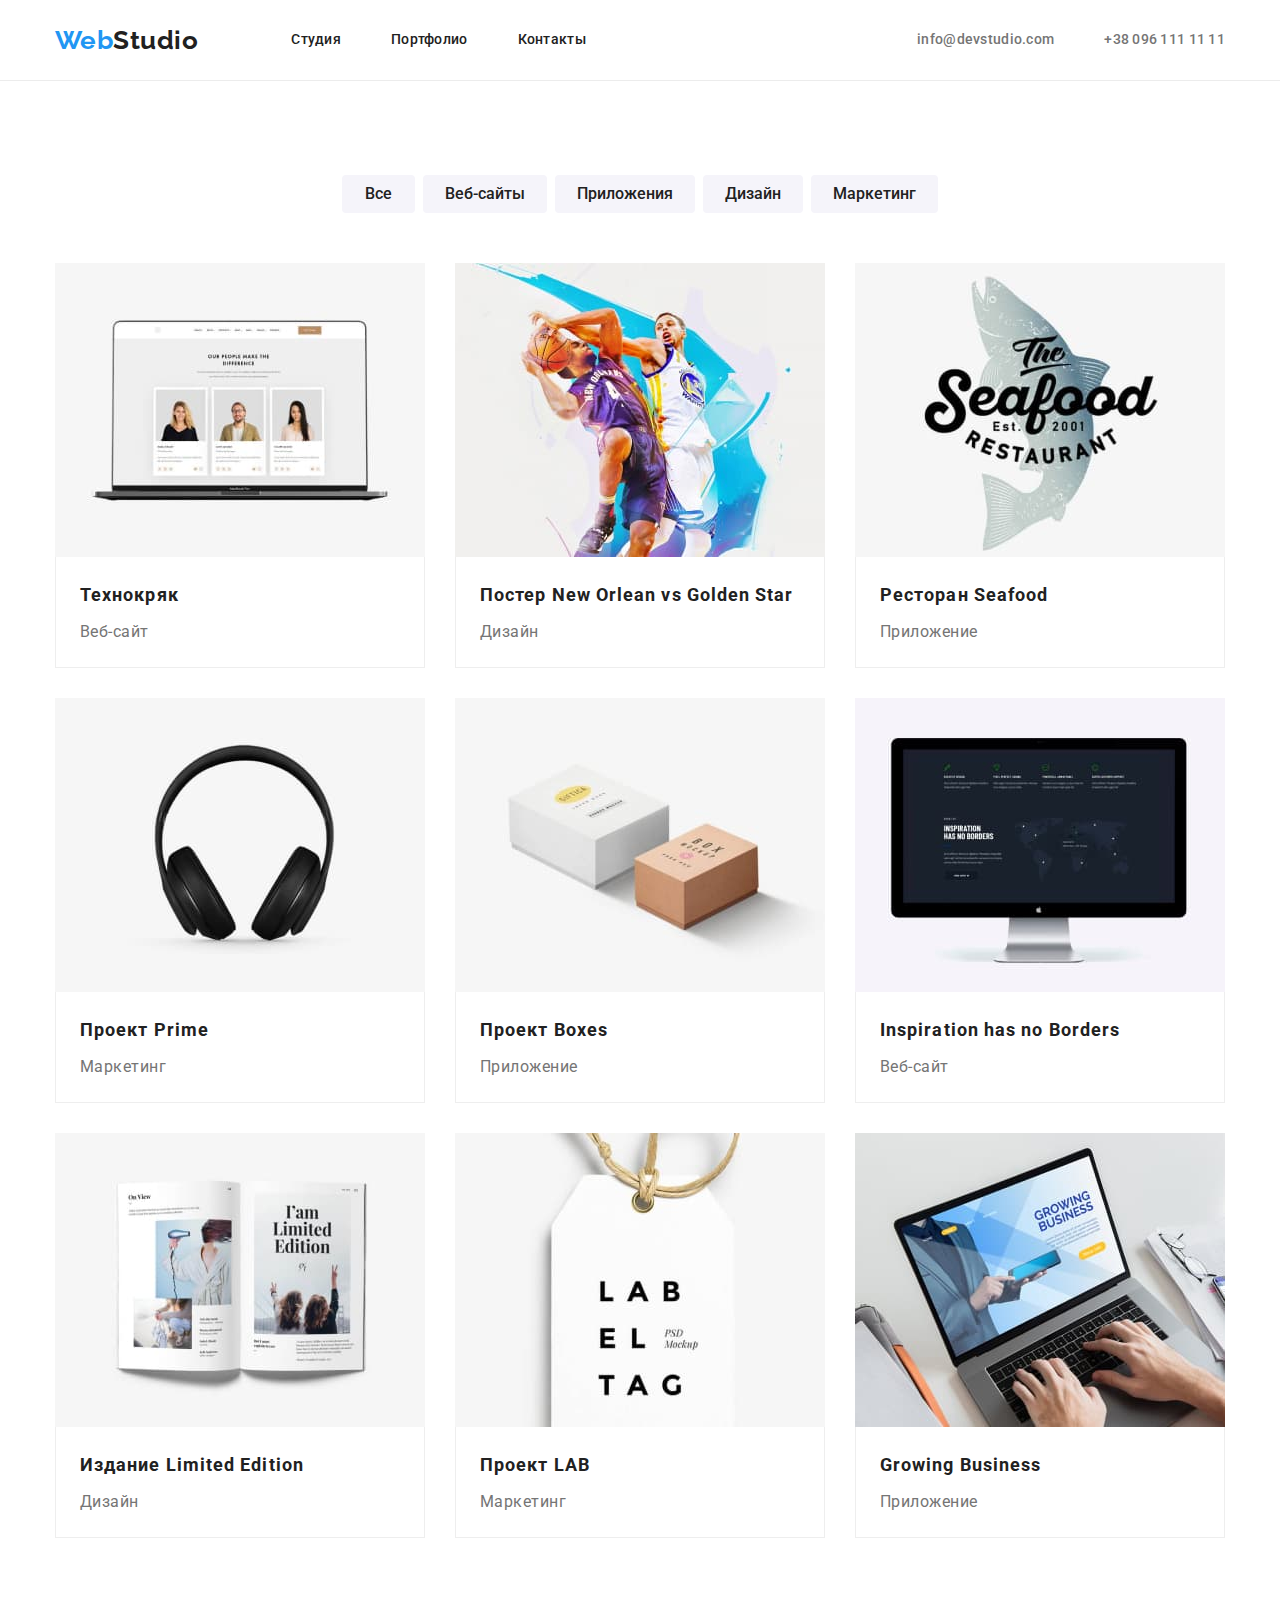
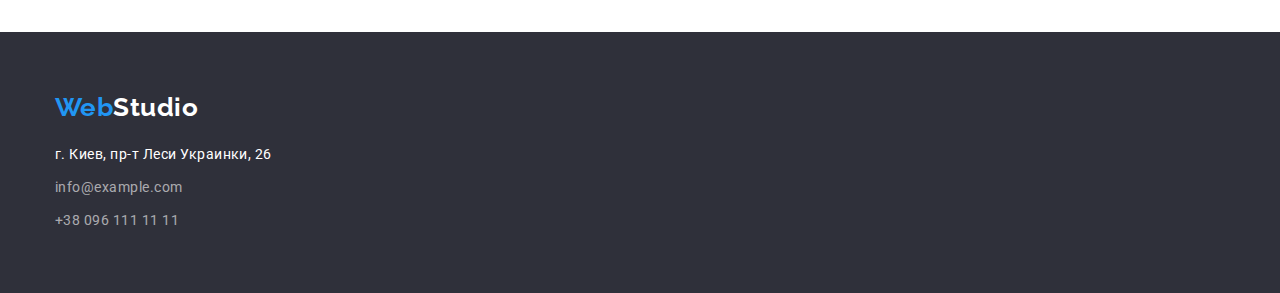
==== portfolio.html @ 45606714 "hw-04" ====
<!DOCTYPE html>
<html lang="ru">
    <head>
        <meta charset="UTF-8" />
        <meta name="viewport" content="width=device-width, initial-scale=1.0" />
        <title>Document</title>
        <link rel="preconnect" href="https://fonts.googleapis.com">
        <link rel="preconnect" href="https://fonts.gstatic.com" crossorigin>
        <link href="https://fonts.googleapis.com/css2?family=Raleway:wght@700&family=Roboto:wght@400;500;700;900&display=swap" 
        rel="stylesheet">
        <link rel="stylesheet" href="https://cdnjs.cloudflare.com/ajax/libs/modern-normalize/1.1.0/modern-normalize.min.css">
        <link rel="stylesheet" href="./css/styles.css">
    </head>  
    <body>
<!-- Шапка сайта -->
    <header class="page-header">
        <div class="container header-nav">
            <a href="./index.html" lang="en" class="header-logo">Web<span class="black">Studio</span></a>
            <ul class="site-nav list">
                <li class="item"><a href="./index.html" class="link">Студия</a></li>
                <li class="item"><a href="./portfolio.html" class="link">Портфолио</a></li>
                <li class="item"><a href="" class="link">Контакты</a></li>
            </ul>
            <nav class="contact">
                <ul class="contact list">
                    <li class="item"><a href="mailto:info@devstudio.com" lang="en" class="link">info@devstudio.com</a></li>
                    <li class="item"><a href="tel:+380961111111" class="link">+38 096 111 11 11</a></li>
                </ul>
            </nav>
        </div>
    </header>
    <main>
        <!--Портфолио-->
        <section class="section portfolio">
            <div class="container">
                <h1 class="visually-hidden">Наше портфолио</h1>
                <ul class="list portfolio-nav">
                    <li class="item"><button type="button" class="button button-portfolio">Все</button></li>
                    <li class="item"><button type="button" class="button button-portfolio">Веб-сайты</button></li>
                    <li class="item"><button type="button" class="button button-portfolio">Приложения</button></li>
                    <li class="item"><button type="button" class="button button-portfolio">Дизайн</button></li>
                    <li class="item"><button type="button" class="button button-portfolio">Маркетинг</button></li>
                </ul>
                <ul class="list content-list">
                    <li class="item">
                        <a href="" class="link">
                            <img src="./images/portfolio/img-1.jpg" 
                            alt="ноутбук с веб-страницей" 
                            width="370" 
                            height="294">
                            <div class="portfolio-border">
                                <h3>Технокряк</h3>
                                <p>Веб-сайт</p>
                            </div>
                        </a>
                    </li>
                    <li class="item">
                        <a href="" class="link">
                            <img src="./images/portfolio/img-2.jpg" 
                            alt="баскетболисты" 
                            width="370" 
                            height="294">
                            <div class="portfolio-border">
                                <h3>Постер <span lang="en">New Orlean vs Golden Star</span></h3>
                                <p>Дизайн</p>
                            </div>
                        </a>
                    </li>
                    <li class="item">
                        <a href="" class="link">
                            <img src="./images/portfolio/img-3.jpg" 
                            alt="логотип ресторана" 
                            width="370" 
                            height="294">
                            <div class="portfolio-border">
                                <h3>Ресторан <span lang="en">Seafood</span></h3>
                                <p>Приложение</p>
                            </div>
                        </a>
                    </li>
                    <li class="item">
                        <a href="" class="link">
                            <img src="./images/portfolio/img-4.jpg" 
                            alt="наушники" 
                            width="370" 
                            height="294">
                            <div class="portfolio-border">
                                <h3>Проект <span lang="en">Prime</span></h3>
                                <p>Маркетинг</p>
                            </div>
                        </a>
                    </li>
                    <li class="item">
                        <a href="" class="link">
                            <img src="./images/portfolio/img-5.jpg" 
                            alt="две коробки" 
                            width="370" 
                            height="294">
                            <div class="portfolio-border">
                                <h3>Проект <span lang="en">Boxes</span></h3>
                                <p>Приложение</p>
                            </div>
                        </a>
                    </li>
                    <li class="item">
                        <a href="" class="link">
                            <img src="./images/portfolio/img-6.jpg" 
                            alt="монитор" 
                            width="370" 
                            height="294">
                            <div class="portfolio-border">
                                <h3><span lang="en">Inspiration has no Borders</span></h3>
                                <p>Веб-сайт</p>
                            </div>
                        </a>
                    </li>
                    <li class="item">
                        <a href="" class="link">
                            <img src="./images/portfolio/img-7.jpg" 
                            alt="развернутая книга" 
                            width="370" 
                            height="294">
                            <div class="portfolio-border">
                                <h3>Издание <span lang="en">Limited Edition</span></h3>
                                <p>Дизайн</p>
                            </div>
                        </a>
                    </li>
                    <li class="item">
                        <a href="" class="link">
                            <img src="./images/portfolio/img-8.jpg" 
                            alt="лейбл" 
                            width="370" 
                            height="294">
                            <div class="portfolio-border">
                                <h3>Проект <span lang="en">LAB</span></h3>
                                <p>Маркетинг</p>
                            </div>
                        </a>
                    </li>
                    <li class="item">
                        <a href="" class="link">
                            <img src="./images/portfolio/img-9.jpg" 
                            alt="человек печатает на ноутбуке" 
                            width="370" 
                            height="294">
                            <div class="portfolio-border">
                                <h3><span lang="en">Growing Business</span></h3>
                                <p>Приложение</p>
                            </div>
                        </a>
                    </li>
                </ul>
            </div>
        </section>
    </main>
    <!--Футер-->
    <footer class="footer">
        <div class="container">
            <a href="" lang="en" class="footer-logo">Web<span class="white">Studio</span></a>
            <address class="footer-adress">
                <ul class="list footer-list">
                    <li class="item"><a href="" class="map"> г. Киев, пр-т Леси Украинки, 26 </a></li>
                    <li class="item"><a href="mailto:info@example.com" lang="en" class="nav">info@example.com</a></li>
                    <li class="item"><a href="tel:+380961111111" class="nav">+38 096 111 11 11</a></li>
                </ul>
            </address>
        </div>
    </footer>
</html>
---- css/styles.css ----
:root {
  --primary-text-color: #212121;
  --secondary-text-color: #757575;
  --logo-color: #2196f3;
  --header-background-color: #ffffff;
  --benefits-background-color: #ffffff;
  --team-background-color: #f5f4fa;
  --footer-background-color: #2f303a;
  --accent-color: #2196f3;
  --footer-nav-color: rgba(255, 255, 255, 0.6);
  --button-color:#ffffff;
  --button-background-color:#2196F3;
  /*страница портфолио*/
  --button-back-portfolio-first:#F5F4FA;
  --button-col-portfolio-first:#212121;
  --button-back-portfolio-second:#2196F3;
  --button-col-portfolio-second:#ffffff;
}


/*сбросить точки в списках*/
.list {
    padding: 0;
    margin: 0;
    list-style: none;
}



body {
    font-family: roboto, raleway sans-serif;
    letter-spacing: 0.03em;
    
    color: var(--primary-text-color);
    background-color: var(--benefits-background-color);
    
}

h2{
    font-weight: 700;
    font-size: 36px;
    line-height: 1.16;
    text-align: center;
}

img{

    display: block;
    height: auto
}

.visually-hidden {
    position: absolute;
    white-space: nowrap;
    width: 1px;
    height: 1px;
    overflow: hidden;
    border: 0;
    padding: 0;
    clip: rect(0 0 0 0);
    clip-path: inset(50%);
    margin: -1px;
  }

  .container {
    width: 1200px;
    padding-left: 15px;
    padding-right: 15px;
    margin-left: auto;
    margin-right: auto;
  }


  /*ХЕДЕР*/


.page-header{
    border-bottom: 1px solid #ECECEC;
    background-color: var(--header-background-color);
}

.header-nav{
    display: flex;
    align-items: center;
}

.header-logo {
    margin-right: 93px;

    font-family: Raleway;
    font-weight: 700;
    font-size: 26px;
    line-height: 1.19;

    color: var(--logo-color);
    text-decoration: none;
}

.black{
    color: #212121;
}

.white{
    color: #ffffff;
}

.site-nav{
    display: flex;
}

.site-nav .item:not(:last-child){
    margin-right: 50px;
}

.site-nav .link{
    display: block;
    padding-top: 32px;
    padding-bottom: 32px;

    font-weight: 500;
    font-size: 14px;
    line-height: 1.14;
    letter-spacing: 0.02em;

    color: var(--primary-text-color);
    text-decoration: none;
}

.site-nav .link:hover,
.site-nav .link:focus{
    color: var( --accent-color);
    text-decoration: none;
}

.contact{
    display: flex;
    margin-left: auto;
}

.contact .item:not(:last-child){
    margin-right: 50px;
}

.contact .link{
    display: block;
    padding-top: 32px;
    padding-bottom: 32px;

    font-weight: 500;
    font-size: 14px;
    line-height: 1.14;
    letter-spacing: 0.02em;

    color: var(--secondary-text-color);
    text-decoration: none;
}

.contact .link:hover,
.contact .link:focus{
    color: var(--accent-color);
    text-decoration: none;
}


/*Герой*/

.hero{
    padding-top: 200px;
    padding-bottom: 200px;

    text-align: center;
    background-color: #2F303A;
}

.hero-title{
    margin-top: 0;
    margin-bottom: 30;

    font-weight: 900;
    font-size: 44px;
    line-height: 1.36;

    letter-spacing: 0.06em;
    text-transform: uppercase;

    color:#FFFFFF;
}

.button{
    display: inline-block;
    min-width: 73px;
    border: 0px solid transparent;

    font-family: roboto, sans-serif;
    cursor: pointer;
    border-radius: 4px;

    text-align: center;
}

.hero-button{
    padding: 10px 32px;

    font-weight: 700;
    font-size: 16px;
    line-height: 1.88;
    letter-spacing: 0.06em;

    color: var(--button-color);
    background-color: var(--button-background-color);
}


/*чем мы занимаемся 1*/


.section{
    padding-top: 94px;
    padding-bottom: 94px;
}

.benefits{
}

.benefits-list{
    display: flex;
    flex-wrap: wrap;
}

.benefits-list .item{
    width: 270px;
    margin-right: 30px;
}

.benefits-list .item:last-child{
    margin-right: 0;
}

.benefits-list .title{
    margin-top: 0;
    margin-bottom: 10px;

    font-weight: 700;
    font-size: 14px;
    line-height: 1.14;
    text-transform: uppercase;
}

.benefits-list .text{
    margin-top: 0;
    margin-bottom: 0;

    font-size: 14px;
    line-height: 1.71;
    color: var(--secondary-text-color);
}


/*чем мы занимаемся 2*/


.specialization{
    padding-top: 0;
}


.specialization-title{
    margin-top: 0;
    margin-bottom: 50px;
}

.specialization-list{
    display: flex;
}

.specialization-list .item{
    margin-right: 30px;
}

.specialization-list .item:last-child{
    margin-right: 0;
}


/*наша команда*/


.team{

    background-color: var(--team-background-color);
}

.team-title{
    margin-top: 0;
    margin-bottom: 50px;
}

.team-list{
    display: flex;

    text-align: center; 
}

.team-list .item{
    width: calc((100%-90px)/4);
    margin-right: 30px;
    
    box-shadow: 0px 1px 3px rgba(0, 0, 0, 0.12), 0px 1px 1px rgba(0, 0, 0, 0.14), 0px 2px 1px rgba(0, 0, 0, 0.2);
    border-radius: 0px 0px 4px 4px;

    background-color: #FFFFFF;
}

.team-list .item:last-child{
    margin-right: 0;
}

.team-border{
    padding-top: 30px;
    padding-bottom: 30px;
}

.team-list .item h3{
    margin-top: 0;
    margin-bottom: 10px;

    font-weight: 500;
    font-size: 16px;
    line-height: 1.27;

    text-align: center;
}

.team-list .item p{
    margin-top: 0;
    margin-bottom: 0;

    font-size: 16px;
    line-height: 1.19;

    text-align: center;

    color: var(--secondary-text-color);
}


/*ФУТЕР*/


.footer{
    padding-top: 60px;
    padding-bottom: 60px;

    background-color: var(--footer-background-color);
}

.footer-logo {
    display: block;
    margin-top: 0;
    margin-bottom: 20px;

    font-family: Raleway;
    font-weight: 700;
    font-size: 26px;
    line-height: 1.19;

    color: var(--logo-color);
    text-decoration: none;
}

.footer-adress{
    font-size: 14px;
    line-height: 1.71;
    font-style: normal;
}

.footer-list .item:not(:last-child){
    margin-bottom: 9px;
}

.footer-adress .map{
    margin-top: 0;

    color: #FFFFFF;
    text-decoration: none;
}

.footer-adress .nav{
    color:var(--footer-nav-color);
    text-decoration: none;
}

.footer-list .map:hover,
.footer-list .nav:hover,
.footer-list .map:focus
.footer-list .nav:focus{
    color: var(--accent-color);
    text-decoration: none;
}





/*СТРАНИЦА-ПОРТФОЛИО*/





.portfolio{

}

.portfolio-nav{
    display: flex;
    justify-content: center;
    margin-bottom: 50px;
}

.portfolio-nav .item.item:not(:last-child){
    padding-right: 8px;
}

.button-portfolio{
    padding: 6px 22px;

    font-weight: 500;
    font-size: 16px;
    line-height: 1.63;

    color: var(--button-col-portfolio-first);
    background-color: var(--button-back-portfolio-first);
}

.button-portfolio:hover,
.button-portfolio:focus{
    color: var(--button-col-portfolio-second);
    background-color: var(--button-back-portfolio-second);
}

.content-list{
}


.portfolio-border{
    box-sizing: border-box;

    padding-top: 20px;
    padding-right: 24px;
    padding-bottom: 20px;
    padding-left: 24px;
    border: 1px solid #EEEEEE;
    border-top: 0;

    background: #FFFFFF;
}

.content-list{
    display: flex;
    flex-wrap: wrap;
}

.content-list .item{
    width: 370px;
    margin-right: 30px;
    margin-bottom: 30px;
}

.content-list .item:nth-child(3n){
    margin-right: 0;
}

.content-list .item:nth-last-child(-n+3){
    margin-bottom: 0;
}

.content-list .link{
    text-decoration: none;
    color: var(--primary-text-color);
}

.content-list .item h3{
    margin-top: 0px;
    margin-bottom: 4px;

    font-weight: 700;
    font-size: 18px;
    line-height: 2;

    letter-spacing: 0.06em;
}

.content-list .item p{
    margin-top: 0;
    margin-bottom: 0;

    font-size: 16px;
    line-height: 1.88;

    color: var(--secondary-text-color);
}
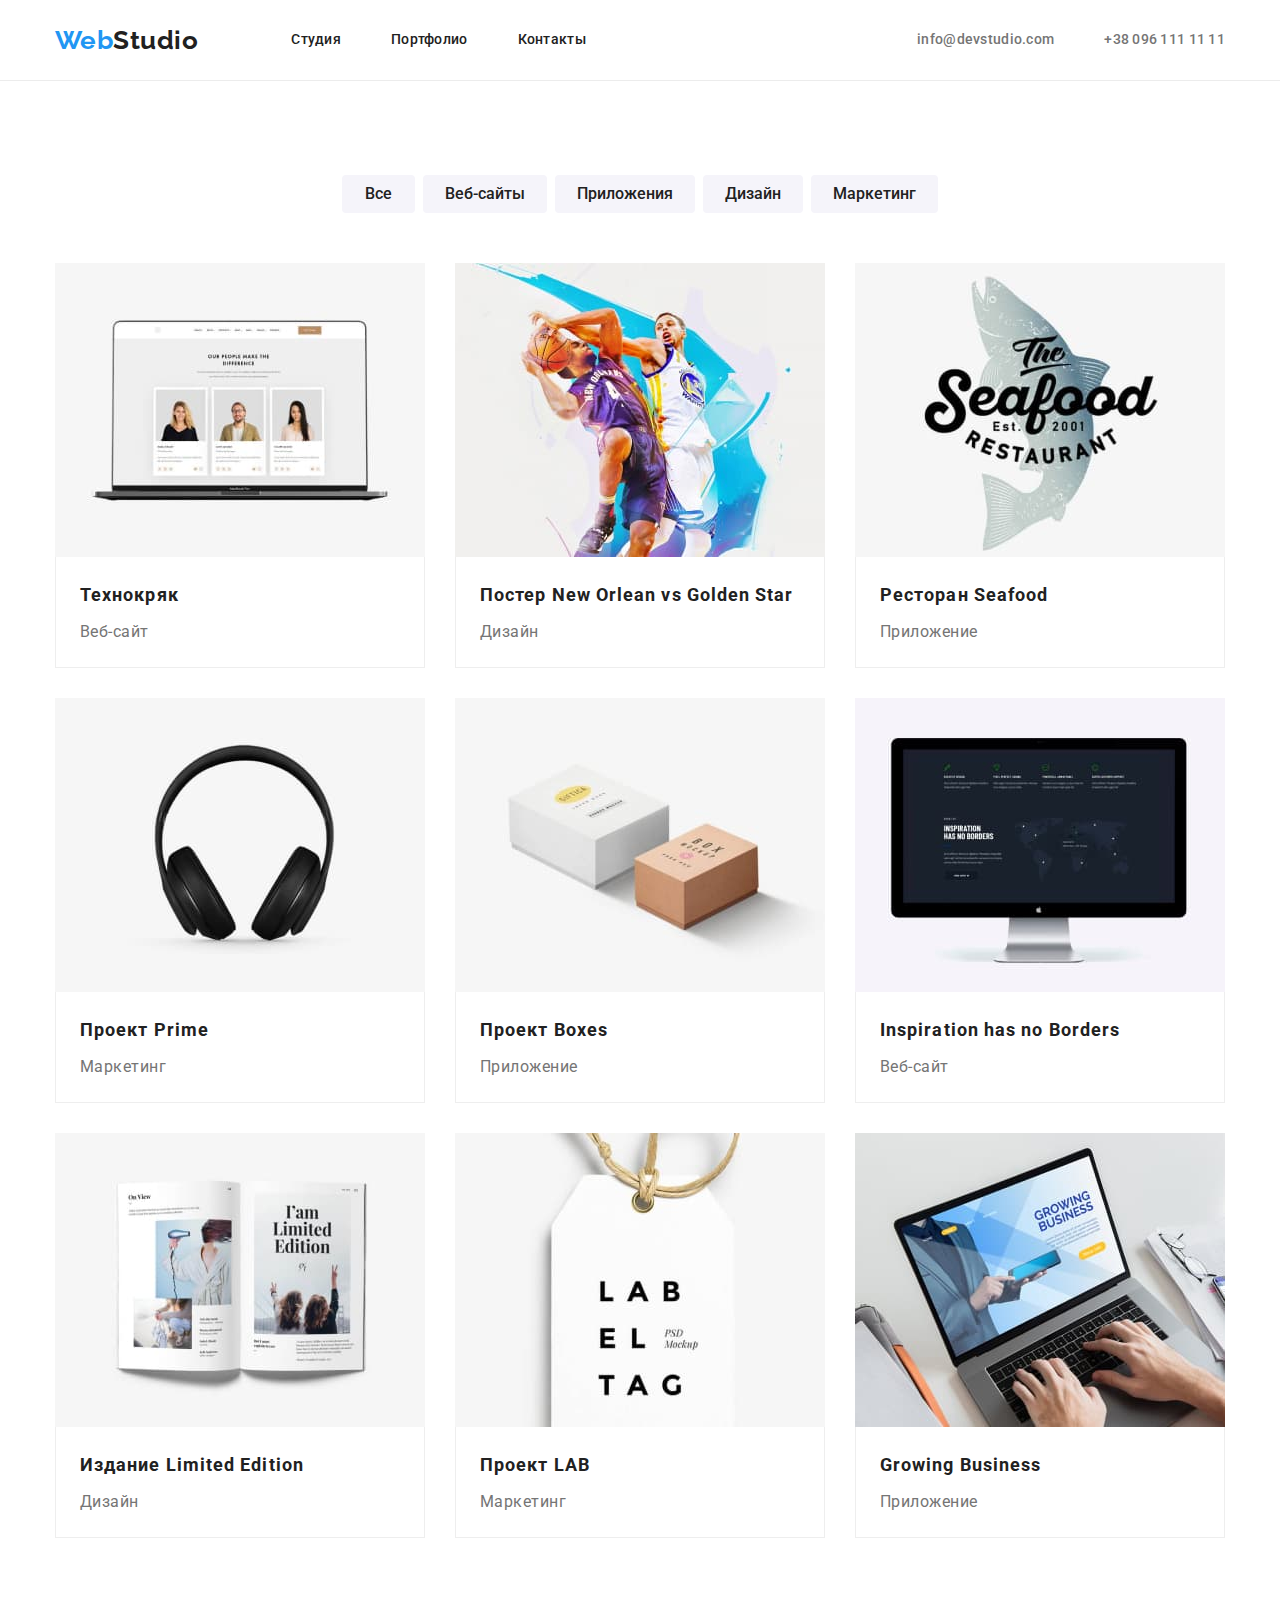
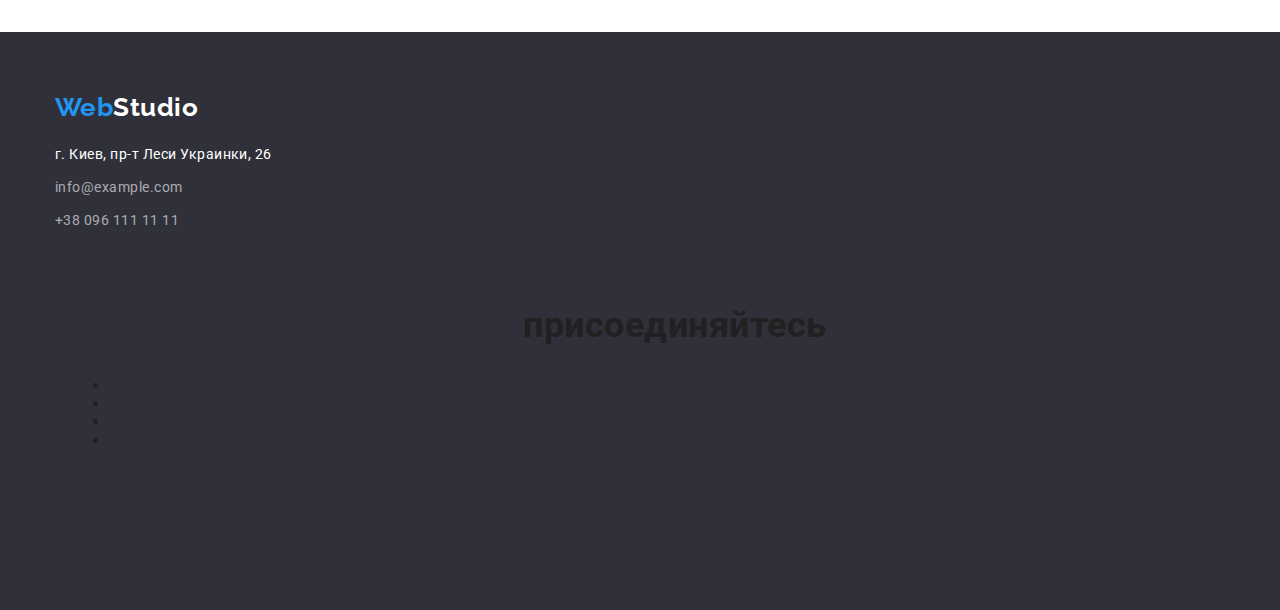
==== commit 957a18e5: "hw-04" ====
--- a/portfolio.html
+++ b/portfolio.html
@@ -166,5 +166,14 @@
                 </ul>
             </address>
         </div>
+        <div class="join">
+            <h2 class="title">присоединяйтесь</h2>
+            <ul class="join-list">
+                <li class="item"><a href=""></a></li>
+                <li class="item"><a href=""></a></li>
+                <li class="item"><a href=""></a></li>
+                <li class="item"><a href=""></a></li>
+            </ul>
+        </div>
     </footer>
 </html>--- a/css/styles.css
+++ b/css/styles.css
@@ -46,7 +46,16 @@
 img{
 
     display: block;
-    height: auto
+    height: auto;
+    max-width: 100%;
+}
+
+svg{
+    fill: currentColor;
+}
+
+.icon{
+    fill: currentColor;
 }
 
 .visually-hidden {
@@ -141,6 +150,18 @@
     margin-right: 50px;
 }
 
+.icon-envelope{
+    height: 12px;
+    width: 16px;
+    margin-right: 10px;
+ 
+}
+
+.contact .link:hover .icon-envelope,
+.contact .link:focus .icon-envelope{
+    fill: var(--accent-color);
+}
+
 .contact .link{
     display: block;
     padding-top: 32px;
@@ -165,11 +186,24 @@
 /*Герой*/
 
 .hero{
+    height: 600px;
+    max-width: 1600px;
+    margin-left: auto;
+    margin-right: auto;
     padding-top: 200px;
     padding-bottom: 200px;
 
     text-align: center;
+    
     background-color: #2F303A;
+    background-image: linear-gradient(to right,
+    rgba(47, 48, 58, 0.4),
+    rgba(47, 48, 58, 0.4)
+    ),
+    url(../images/main/hero.jpg);
+    background-size: auto;
+    background-position: center;
+    background-repeat: no-repeat;
 }
 
 .hero-title{
@@ -236,8 +270,25 @@
     margin-right: 0;
 }
 
+.benefits-icon{
+    display: flex;
+    justify-content: center;
+    align-items: center;
+
+    height: 120px;
+    width: 270px;
+    background-color: #F5F4FA;
+}
+
+.advertising{
+    height: 70px;
+    width: 70px;
+
+    background-position: center;
+}
+
 .benefits-list .title{
-    margin-top: 0;
+    margin-top: 30px;
     margin-bottom: 10px;
 
     font-weight: 700;
@@ -398,6 +449,12 @@
     text-decoration: none;
 }
 
+.join{
+    display: block;
+    margin-top: 72px;
+    margin-bottom: 100px;
+    margin-left: 70px;
+}
 
 
 
@@ -424,6 +481,7 @@
 
 .button-portfolio{
     padding: 6px 22px;
+    border-radius: 4px;
 
     font-weight: 500;
     font-size: 16px;
@@ -437,15 +495,47 @@
 .button-portfolio:focus{
     color: var(--button-col-portfolio-second);
     background-color: var(--button-back-portfolio-second);
+
+    box-shadow: 0px 3px 1px rgba(0, 0, 0, 0.1), 
+    0px 1px 2px rgba(0, 0, 0, 0.08), 
+    0px 2px 2px rgba(0, 0, 0, 0.12);
+
+    border-radius: 4px;
 }
 
 .content-list{
-}
-
+    display: flex;
+    flex-wrap: wrap;
+}
+
+.content-list .item{
+    width: 370px;
+    margin-right: 30px;
+    margin-bottom: 30px;
+}
+
+.content-list .item:hover{
+    box-shadow: 0px 1px 1px rgba(0, 0, 0, 0.12), 
+    0px 4px 4px rgba(0, 0, 0, 0.06), 
+    1px 4px 6px rgba(0, 0, 0, 0.16);
+}
+
+.content-list .item:nth-child(3n){
+    margin-right: 0;
+}
+
+.content-list .item:nth-last-child(-n+3){
+    margin-bottom: 0;
+}
+
+.content-list .link{
+    text-decoration: none;
+    color: var(--primary-text-color);
+}
 
 .portfolio-border{
     box-sizing: border-box;
-
+    
     padding-top: 20px;
     padding-right: 24px;
     padding-bottom: 20px;
@@ -456,30 +546,6 @@
     background: #FFFFFF;
 }
 
-.content-list{
-    display: flex;
-    flex-wrap: wrap;
-}
-
-.content-list .item{
-    width: 370px;
-    margin-right: 30px;
-    margin-bottom: 30px;
-}
-
-.content-list .item:nth-child(3n){
-    margin-right: 0;
-}
-
-.content-list .item:nth-last-child(-n+3){
-    margin-bottom: 0;
-}
-
-.content-list .link{
-    text-decoration: none;
-    color: var(--primary-text-color);
-}
-
 .content-list .item h3{
     margin-top: 0px;
     margin-bottom: 4px;
@@ -501,3 +567,20 @@
     color: var(--secondary-text-color);
 }
 
+.join{
+    display: block;
+
+    margin-top: 72px;
+    margin-bottom: 100px;
+    margin-left: 70px;
+
+}
+
+.join-title{
+    font-size: 14px;
+    line-height: 1,14;
+    letter-spacing: 0.03em;
+    text-transform: uppercase;
+
+    color: #FFFFFF;
+}
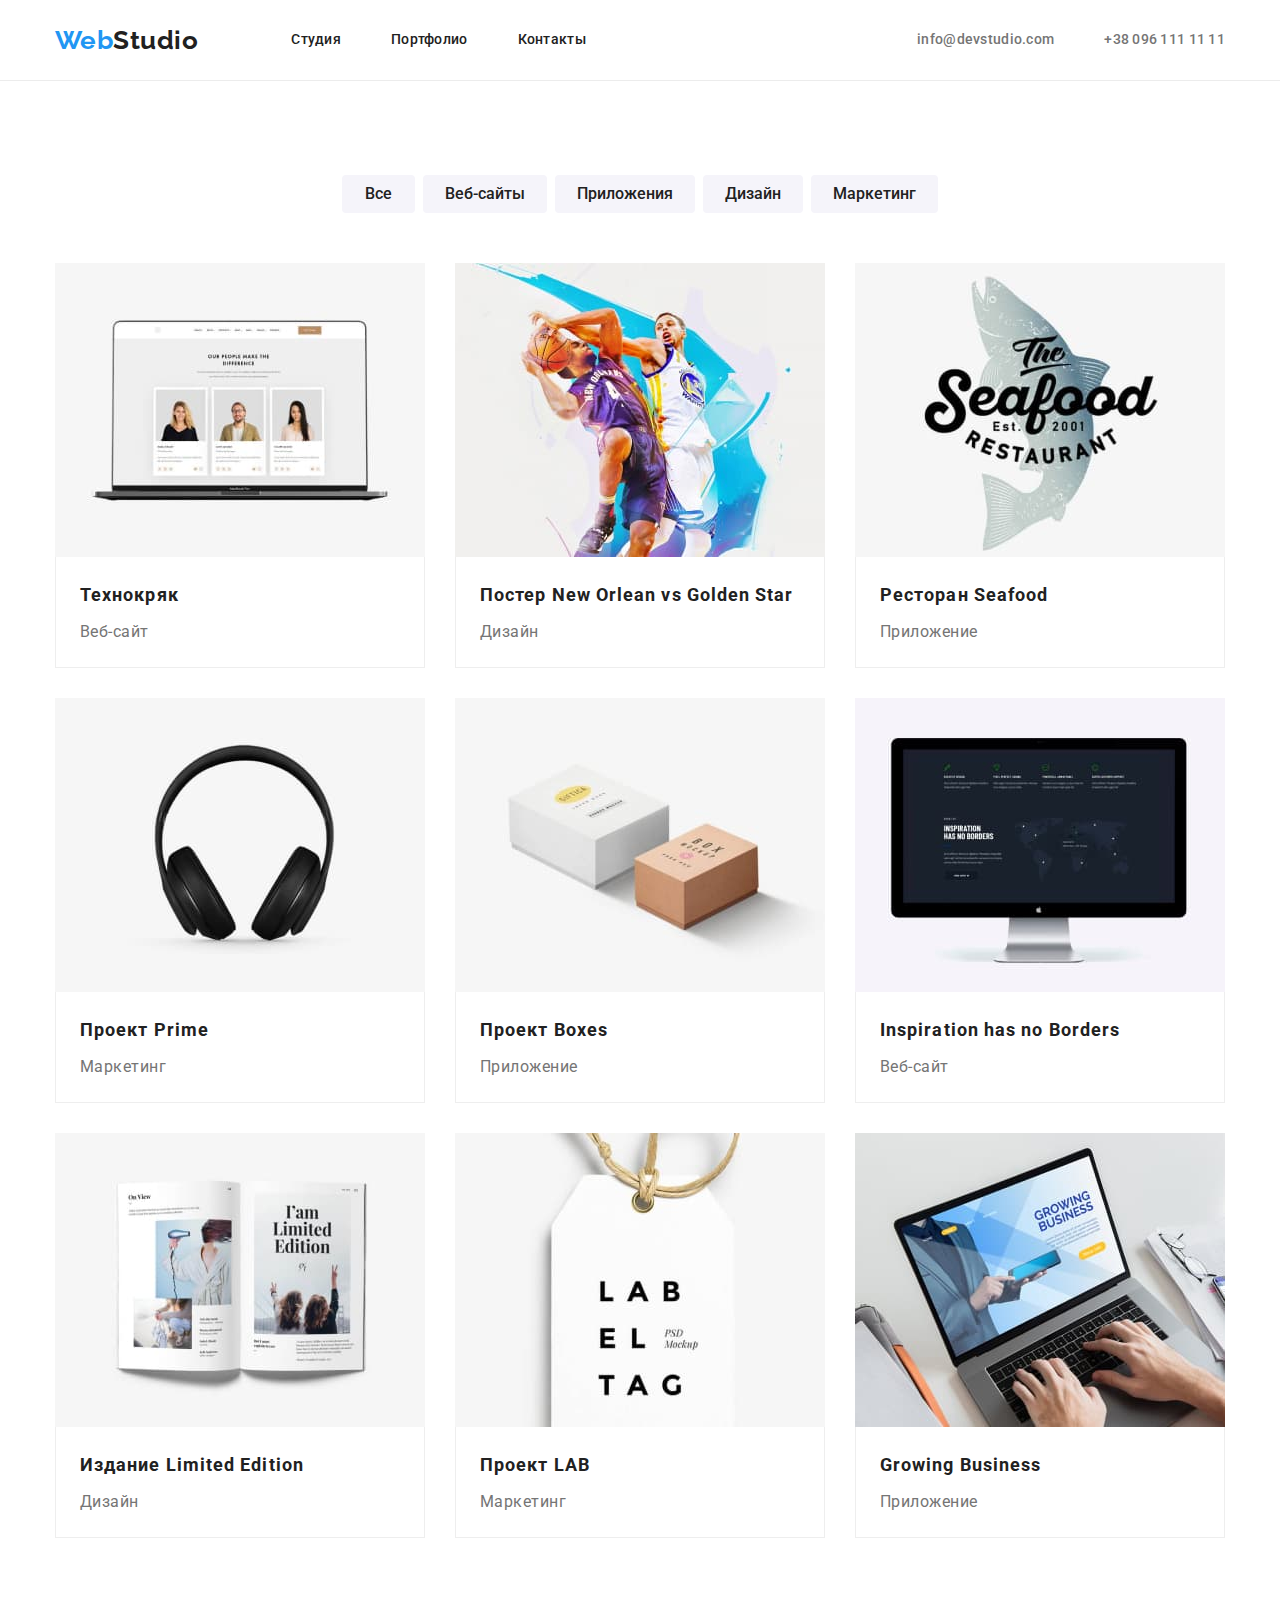
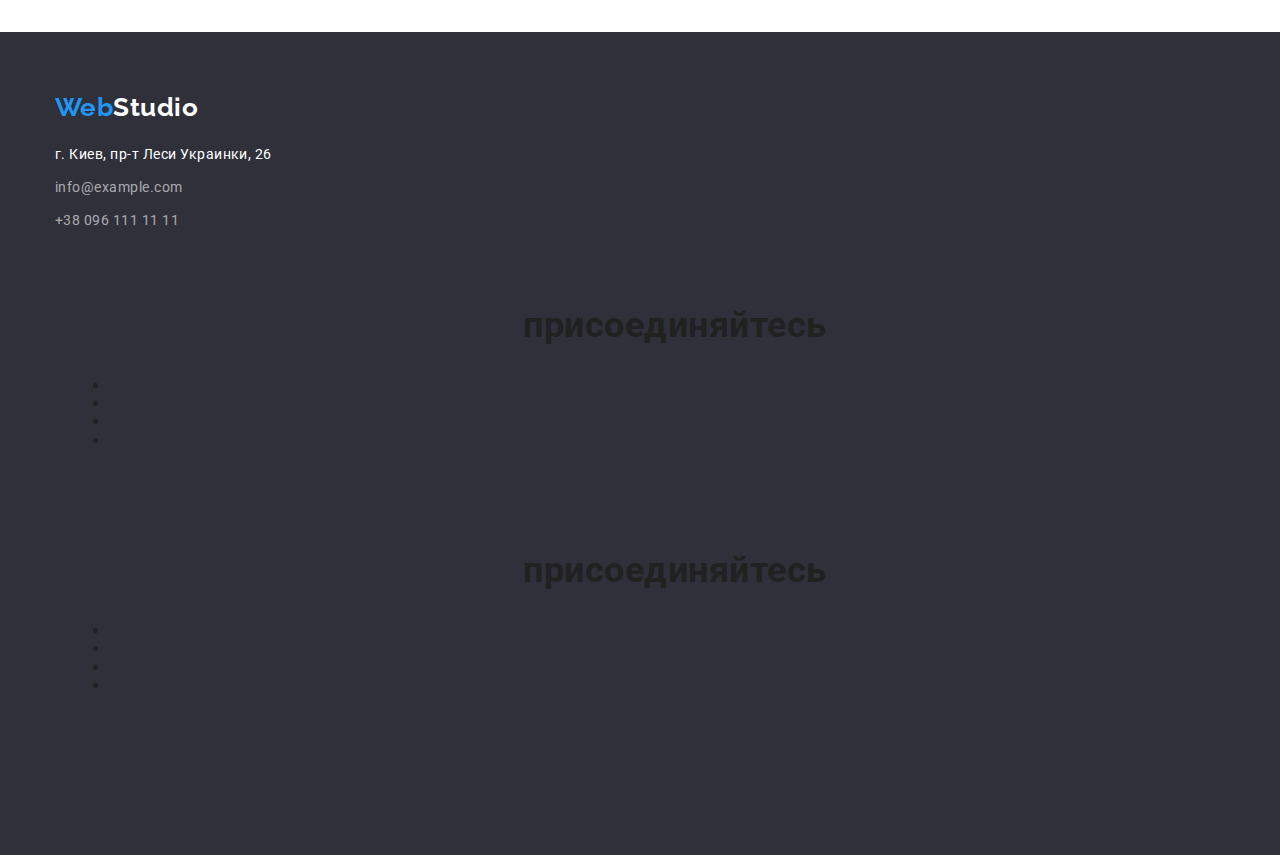
==== commit a5924908: "hw-04" ====
--- a/portfolio.html
+++ b/portfolio.html
@@ -175,5 +175,14 @@
                 <li class="item"><a href=""></a></li>
             </ul>
         </div>
+        <div class="join">
+            <h2 class=".join-title">присоединяйтесь</h2>
+            <ul class="join-list">
+                <li class="item"><a href=""></a></li>
+                <li class="item"><a href=""></a></li>
+                <li class="item"><a href=""></a></li>
+                <li class="item"><a href=""></a></li>
+            </ul>
+        </div>  
     </footer>
 </html>--- a/css/styles.css
+++ b/css/styles.css
@@ -584,3 +584,11 @@
 
     color: #FFFFFF;
 }
+
+.join-list{
+
+}
+
+.join-title .item{
+    
+}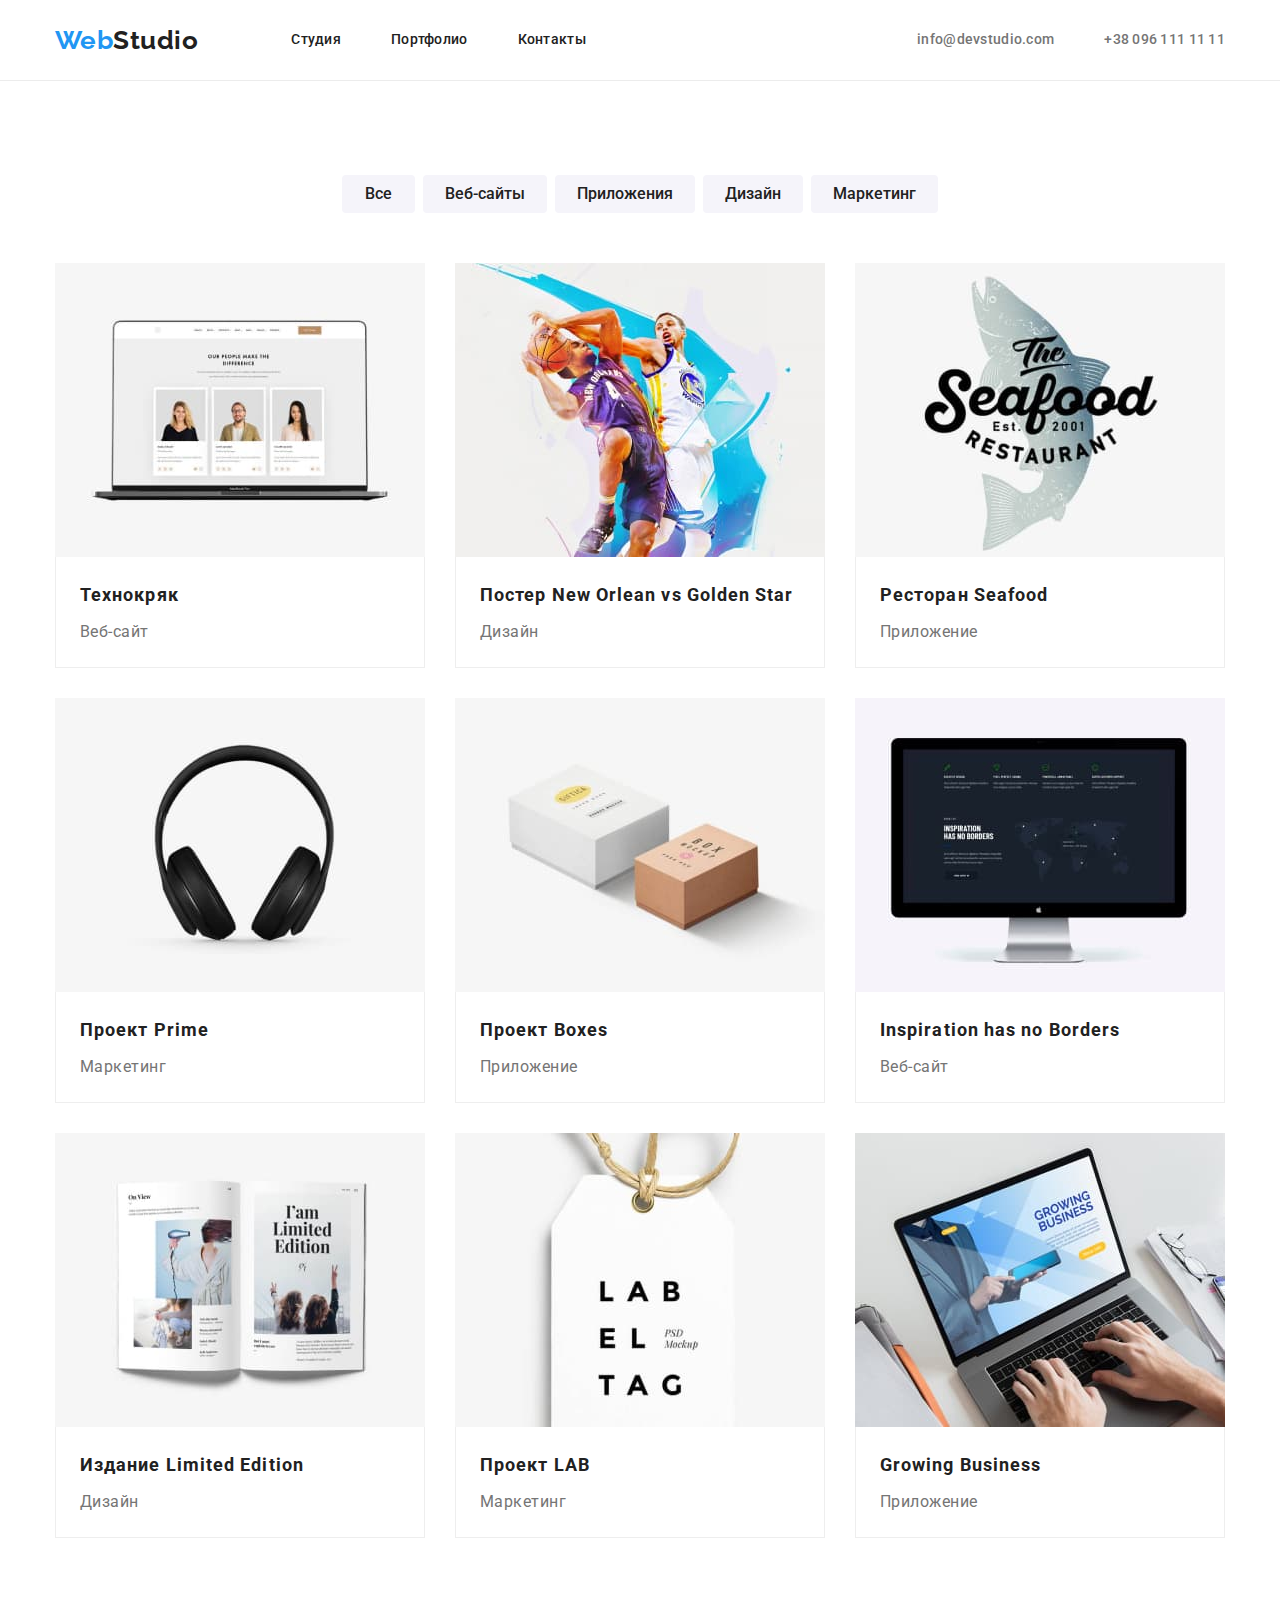
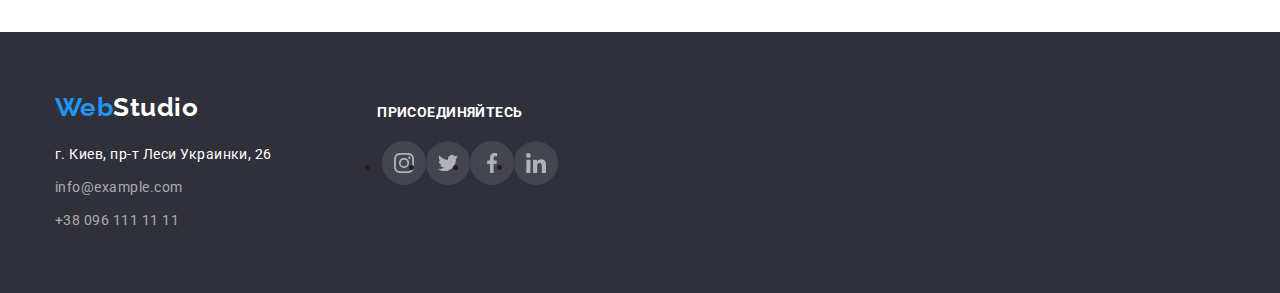
==== commit ffb05bc3: "hw-04" ====
--- a/portfolio.html
+++ b/portfolio.html
@@ -157,32 +157,53 @@
     <!--Футер-->
     <footer class="footer">
         <div class="container">
-            <a href="" lang="en" class="footer-logo">Web<span class="white">Studio</span></a>
-            <address class="footer-adress">
-                <ul class="list footer-list">
-                    <li class="item"><a href="" class="map"> г. Киев, пр-т Леси Украинки, 26 </a></li>
-                    <li class="item"><a href="mailto:info@example.com" lang="en" class="nav">info@example.com</a></li>
-                    <li class="item"><a href="tel:+380961111111" class="nav">+38 096 111 11 11</a></li>
-                </ul>
-            </address>
-        </div>
-        <div class="join">
-            <h2 class="title">присоединяйтесь</h2>
-            <ul class="join-list">
-                <li class="item"><a href=""></a></li>
-                <li class="item"><a href=""></a></li>
-                <li class="item"><a href=""></a></li>
-                <li class="item"><a href=""></a></li>
-            </ul>
-        </div>
-        <div class="join">
-            <h2 class=".join-title">присоединяйтесь</h2>
-            <ul class="join-list">
-                <li class="item"><a href=""></a></li>
-                <li class="item"><a href=""></a></li>
-                <li class="item"><a href=""></a></li>
-                <li class="item"><a href=""></a></li>
-            </ul>
-        </div>  
+            <div class="footer-adress">
+                <a href="" lang="en" class="footer-logo">Web<span class="white">Studio</span></a>
+                <address class="footer-adress">
+                    <ul class="list footer-list">
+                        <li class="item"><a href="" class="map"> г. Киев, пр-т Леси Украинки, 26 </a></li>
+                        <li class="item"><a href="mailto:info@example.com" lang="en" class="nav">info@example.com</a></li>
+                        <li class="item"><a href="tel:+380961111111" class="nav">+38 096 111 11 11</a></li>
+                    </ul>
+                </address>
+            </div>
+            <div class="footer-join">
+                <h2 class="join-title">присоединяйтесь</h2>
+                <ul class="join-list">
+                    <li class="item">
+                        <a href="" class="link">
+                           <svg class="join-social">
+                               <use href="images/icons.svg#icon-instagram">
+                               </use>
+                           </svg>         
+                        </a>
+                    </li>
+                    <li class="item">
+                        <a href="" class="link">
+                           <svg class="join-social">
+                               <use href="images/icons.svg#icon-twitter">
+                               </use>
+                           </svg>         
+                        </a>
+                    </li>
+                    <li class="item">
+                        <a href="" class="link">
+                           <svg class="join-social">
+                               <use href="images/icons.svg#icon-facebook">
+                               </use>
+                           </svg>         
+                        </a>
+                    </li>
+                    <li class="item">
+                        <a href="" class="link">
+                           <svg class="join-social">
+                               <use href="images/icons.svg#icon-linkedin">
+                               </use>
+                           </svg>         
+                        </a>
+                    </li>
+                </ul>
+            </div> 
+        </div> 
     </footer>
 </html>--- a/css/styles.css
+++ b/css/styles.css
@@ -405,6 +405,10 @@
     background-color: var(--footer-background-color);
 }
 
+.footer .container{
+    display: flex;
+}
+
 .footer-logo {
     display: block;
     margin-top: 0;
@@ -420,6 +424,7 @@
 }
 
 .footer-adress{
+    display: inline-block;
     font-size: 14px;
     line-height: 1.71;
     font-style: normal;
@@ -449,12 +454,77 @@
     text-decoration: none;
 }
 
-.join{
-    display: block;
-    margin-top: 72px;
-    margin-bottom: 100px;
+
+
+.footer-join{
+    display: inline-block;
+
     margin-left: 70px;
-}
+    padding-top: 12px;
+
+}
+
+.join-title{
+    margin-top: 0;
+    margin-bottom: 20px;
+
+    font-size: 14px;
+    line-height: 1,14;
+    letter-spacing: 0.03em;
+    text-transform: uppercase;
+
+    color: #FFFFFF;
+}
+
+.join-list{
+    display: flex;
+    margin-top: 0;
+    margin-bottom: 0;
+    
+}
+
+.join-list .item{
+    height: 44px;
+    width: 44px;
+    border-radius: 50%;
+
+    background-color: rgba(255, 255, 255, 0.1);
+}
+
+.join-list .link{
+    display: flex;
+    justify-content: center;
+    align-items: center;
+
+    height: 44px;
+    width: 44px;
+    border-radius: 50%;
+
+    cursor: pointer;
+
+    transition: fill 250ms #ffffff;
+
+    text-decoration: none;
+}
+
+.join-list .link:focus,
+.join-list .link:hover{
+    background-color: var(--accent-color);
+}
+
+.join-list .link:focus .join-social,
+.join-list .link:hover .join-social{
+    fill: #ffffff;
+}
+
+.join-social{
+    height: 20px;
+    width: 20px;
+    background-position: center;
+    background-size: contain;
+}
+
+
 
 
 
@@ -567,28 +637,3 @@
     color: var(--secondary-text-color);
 }
 
-.join{
-    display: block;
-
-    margin-top: 72px;
-    margin-bottom: 100px;
-    margin-left: 70px;
-
-}
-
-.join-title{
-    font-size: 14px;
-    line-height: 1,14;
-    letter-spacing: 0.03em;
-    text-transform: uppercase;
-
-    color: #FFFFFF;
-}
-
-.join-list{
-
-}
-
-.join-title .item{
-    
-}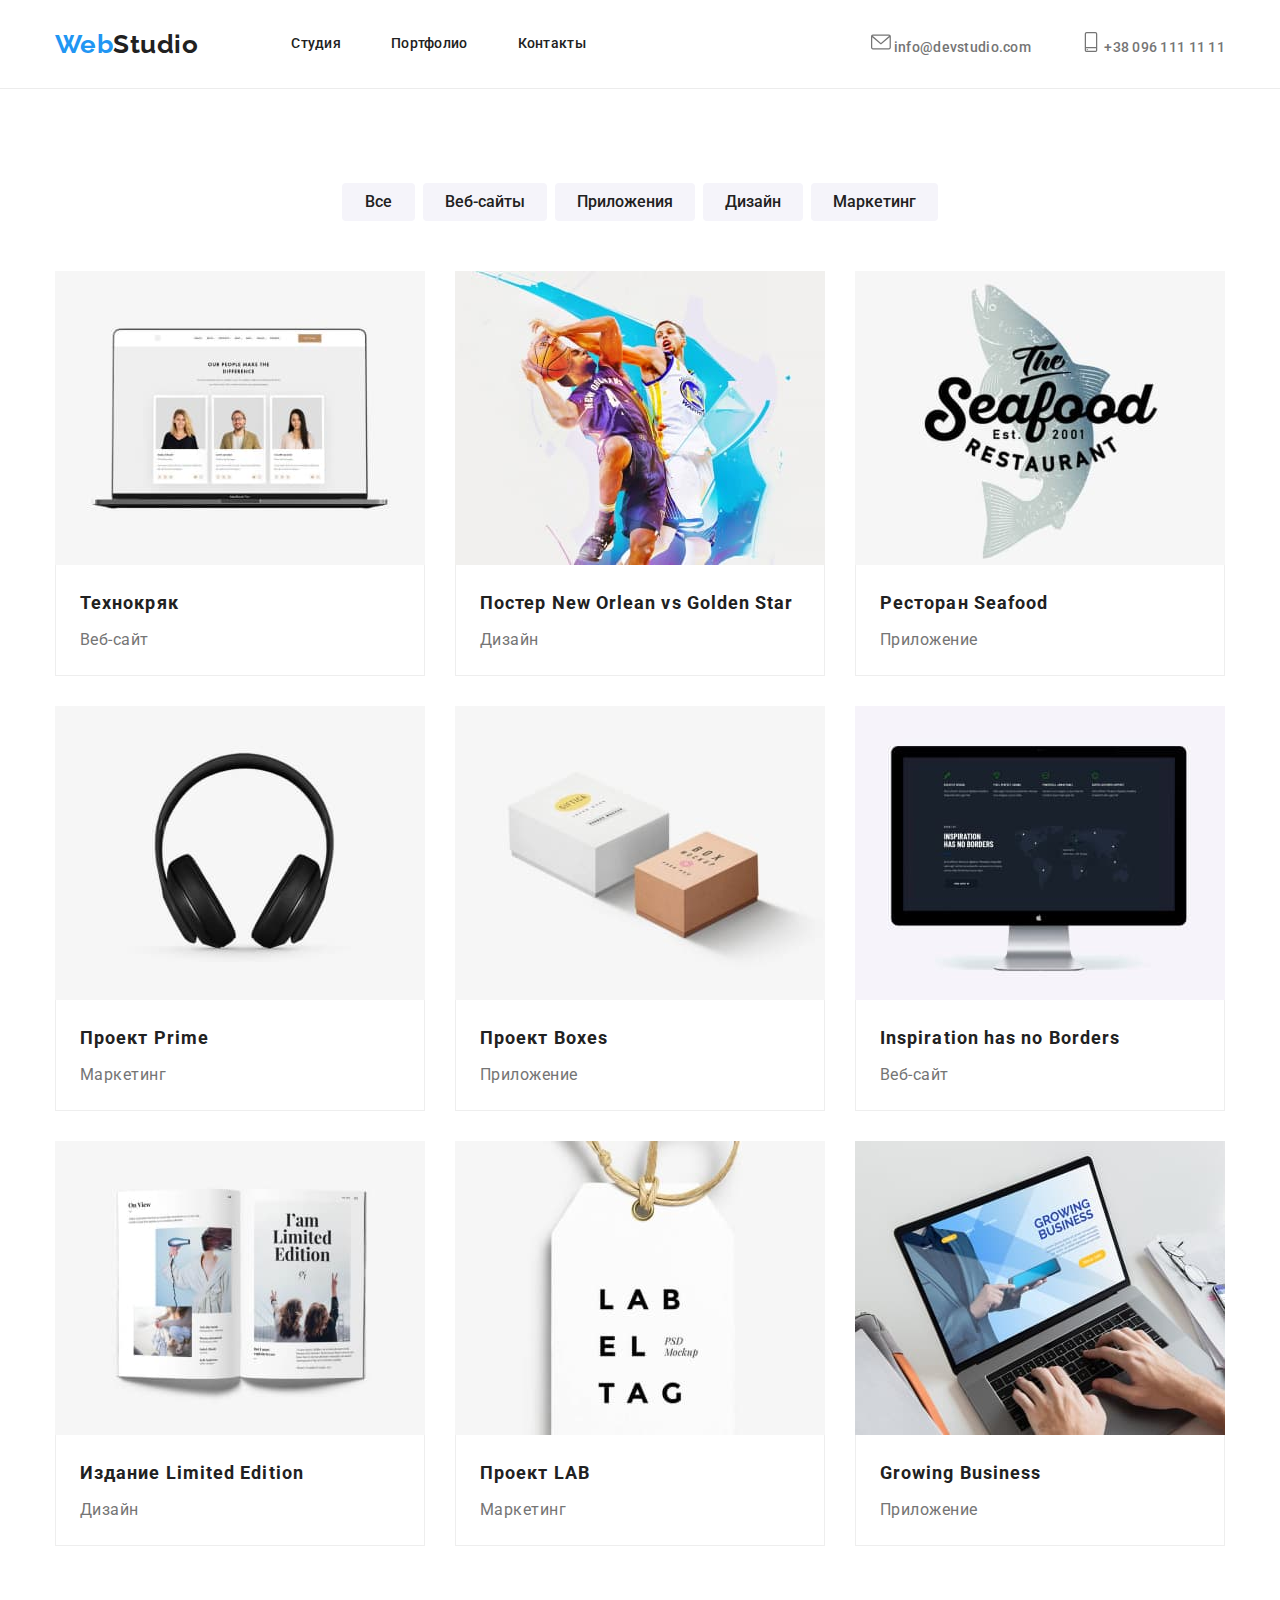
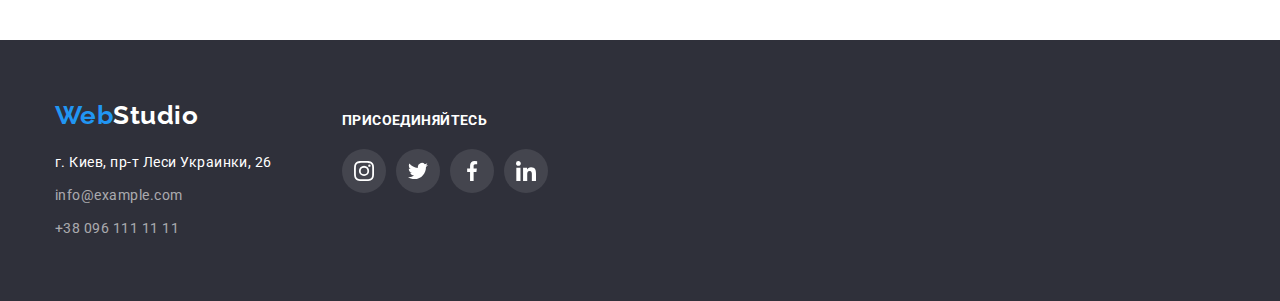
==== commit bda54270: "hw-04" ====
--- a/portfolio.html
+++ b/portfolio.html
@@ -13,22 +13,38 @@
     </head>  
     <body>
 <!-- Шапка сайта -->
-    <header class="page-header">
-        <div class="container header-nav">
-            <a href="./index.html" lang="en" class="header-logo">Web<span class="black">Studio</span></a>
-            <ul class="site-nav list">
-                <li class="item"><a href="./index.html" class="link">Студия</a></li>
-                <li class="item"><a href="./portfolio.html" class="link">Портфолио</a></li>
-                <li class="item"><a href="" class="link">Контакты</a></li>
+<header class="page-header">
+    <div class="container header-nav">
+        <a href="./index.html" lang="en" class="header-logo">Web<span class="black">Studio</span></a>
+        <ul class="site-nav list">
+            <li class="item"><a href="./index.html" class="link">Студия</a></li>
+            <li class="item"><a href="./portfolio.html" class="link">Портфолио</a></li>
+            <li class="item"><a href="" class="link">Контакты</a></li>
+        </ul>
+        <nav class="contact">
+            <ul class="contact list">
+                <li class="item">
+                    <a href="mailto:info@devstudio.com" lang="en" class="link">
+                        <svg class="icon-envelope">
+                            <use href="images/icons.svg#icon-envelope">        
+                            </use>
+                        </svg>
+                        info@devstudio.com
+                    </a>
+                </li>
+                <li class="item">
+                    <a href="tel:+380961111111" class="link">
+                        <svg class="icon-smartphone">
+                            <use href="images/icons.svg#icon-smartphone">        
+                            </use>
+                        </svg>
+                        +38 096 111 11 11
+                    </a>
+                </li>
             </ul>
-            <nav class="contact">
-                <ul class="contact list">
-                    <li class="item"><a href="mailto:info@devstudio.com" lang="en" class="link">info@devstudio.com</a></li>
-                    <li class="item"><a href="tel:+380961111111" class="link">+38 096 111 11 11</a></li>
-                </ul>
-            </nav>
-        </div>
-    </header>
+        </nav>
+    </div>
+</header>
     <main>
         <!--Портфолио-->
         <section class="section portfolio">
@@ -154,6 +170,7 @@
             </div>
         </section>
     </main>
+    </body>
     <!--Футер-->
     <footer class="footer">
         <div class="container">
@@ -169,7 +186,7 @@
             </div>
             <div class="footer-join">
                 <h2 class="join-title">присоединяйтесь</h2>
-                <ul class="join-list">
+                <ul class="list join-list">
                     <li class="item">
                         <a href="" class="link">
                            <svg class="join-social">
--- a/css/styles.css
+++ b/css/styles.css
@@ -151,14 +151,23 @@
 }
 
 .icon-envelope{
-    height: 12px;
-    width: 16px;
-    margin-right: 10px;
- 
+    height: 20px;
+    width: 20px;
+    object-position: initial;
 }
 
 .contact .link:hover .icon-envelope,
 .contact .link:focus .icon-envelope{
+    fill: var(--accent-color);
+}
+
+.icon-smartphone{
+    height: 20px;
+    width: 20px;
+}
+
+.contact .link:hover .icon-smartphone,
+.contact .link:focus .icon-smartphone{
     fill: var(--accent-color);
 }
 
@@ -368,7 +377,7 @@
 
 .team-border{
     padding-top: 30px;
-    padding-bottom: 30px;
+    padding-bottom: 16px;
 }
 
 .team-list .item h3{
@@ -393,6 +402,56 @@
 
     color: var(--secondary-text-color);
 }
+
+
+.team-social{
+    display: inline-flex;
+    margin-bottom: 30px;
+    margin-left: auto;
+    margin-right: auto;
+    
+}
+
+.team-social .item{
+    display: flex;
+    justify-content: center;
+    align-items: center;
+
+    height: 44px;
+    width: 44px;
+
+    border-radius: 50%;
+
+    box-shadow: none;
+
+    cursor: pointer;
+}
+
+.team-social .item:not(:last-child){
+    margin-right: 10px;
+}
+
+.team-social .item:hover,
+.team-social .item:focus{
+    background-color: var(--accent-color);
+}
+
+.team-social .item:hover .team-icon,
+.team-social .item:focus .team-icon{
+    fill: #ffffff;
+}
+
+
+.team-social .link{
+    display: block;
+}
+
+.team-icon{
+    height: 20px;
+    width: 20px;
+    fill: #AFB1B8;
+}
+
 
 
 /*ФУТЕР*/
@@ -472,6 +531,7 @@
     line-height: 1,14;
     letter-spacing: 0.03em;
     text-transform: uppercase;
+    text-align: left;
 
     color: #FFFFFF;
 }
@@ -491,6 +551,11 @@
     background-color: rgba(255, 255, 255, 0.1);
 }
 
+
+.join-list .item:not(:last-child){
+    margin-right: 10px;
+}
+
 .join-list .link{
     display: flex;
     justify-content: center;
@@ -501,10 +566,6 @@
     border-radius: 50%;
 
     cursor: pointer;
-
-    transition: fill 250ms #ffffff;
-
-    text-decoration: none;
 }
 
 .join-list .link:focus,
@@ -512,16 +573,10 @@
     background-color: var(--accent-color);
 }
 
-.join-list .link:focus .join-social,
-.join-list .link:hover .join-social{
-    fill: #ffffff;
-}
-
 .join-social{
     height: 20px;
     width: 20px;
-    background-position: center;
-    background-size: contain;
+    fill: #ffffff;
 }
 
 
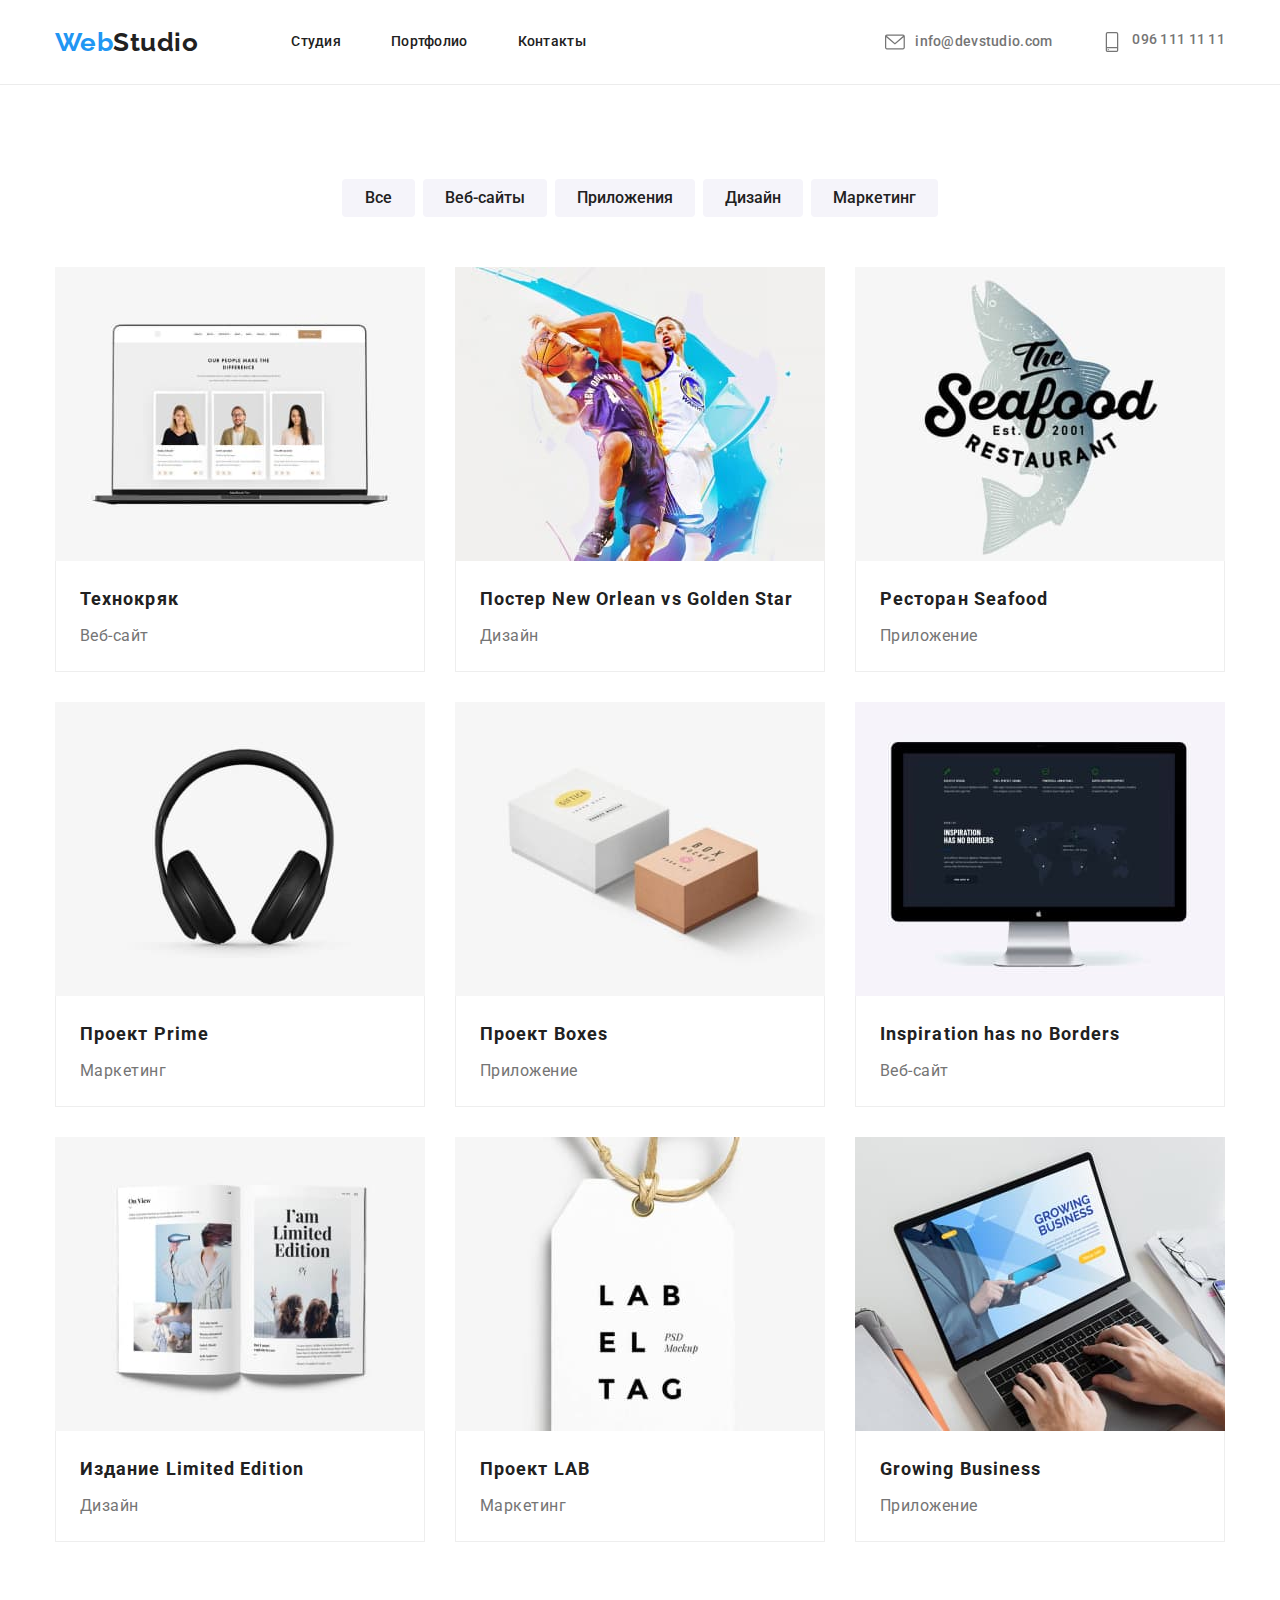
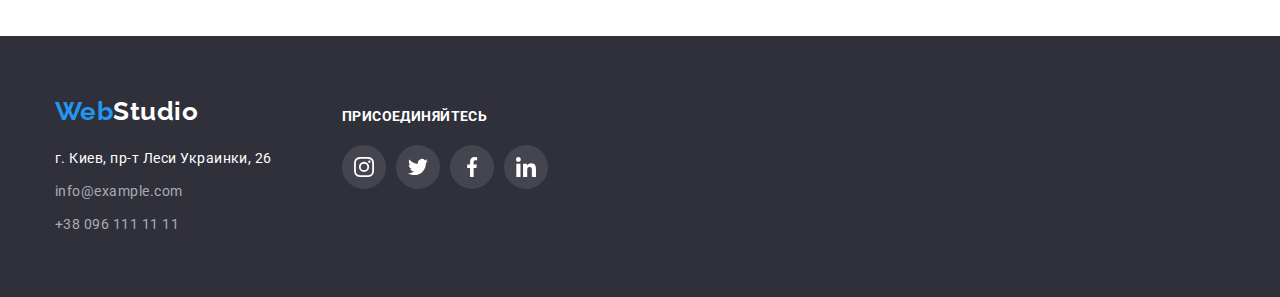
==== commit 71124bbb: "hw-04" ====
--- a/portfolio.html
+++ b/portfolio.html
@@ -25,20 +25,24 @@
             <ul class="contact list">
                 <li class="item">
                     <a href="mailto:info@devstudio.com" lang="en" class="link">
+                        <div class="envelope">
                         <svg class="icon-envelope">
                             <use href="images/icons.svg#icon-envelope">        
                             </use>
                         </svg>
                         info@devstudio.com
+                        </div>
                     </a>
                 </li>
                 <li class="item">
                     <a href="tel:+380961111111" class="link">
+                        <div class="smartphone">
                         <svg class="icon-smartphone">
                             <use href="images/icons.svg#icon-smartphone">        
                             </use>
                         </svg>
-                        +38 096 111 11 11
+                        <span class="text">096 111 11 11</span> 
+                        </div>
                     </a>
                 </li>
             </ul>
--- a/css/styles.css
+++ b/css/styles.css
@@ -150,27 +150,6 @@
     margin-right: 50px;
 }
 
-.icon-envelope{
-    height: 20px;
-    width: 20px;
-    object-position: initial;
-}
-
-.contact .link:hover .icon-envelope,
-.contact .link:focus .icon-envelope{
-    fill: var(--accent-color);
-}
-
-.icon-smartphone{
-    height: 20px;
-    width: 20px;
-}
-
-.contact .link:hover .icon-smartphone,
-.contact .link:focus .icon-smartphone{
-    fill: var(--accent-color);
-}
-
 .contact .link{
     display: block;
     padding-top: 32px;
@@ -190,6 +169,46 @@
     color: var(--accent-color);
     text-decoration: none;
 }
+
+.contact .link:hover .icon-envelope,
+.contact .link:focus .icon-envelope{
+    fill: var(--accent-color);
+}
+
+
+
+.envelope{
+    display: flex;
+    align-items: center;
+}
+
+.icon-envelope{
+    height: 20px;
+    width: 20px;
+    margin-right: 10px;
+    object-position: initial;
+}
+
+.smartphone{
+    display: flex;
+}
+
+.icon-smartphone{
+    height: 20px;
+    width: 20px;
+    margin-right: 10px;
+    object-position: initial;
+}
+
+
+.contact .link:hover .icon-smartphone,
+.contact .link:focus .icon-smartphone{
+    fill: var(--accent-color);
+}
+
+
+
+
 
 
 /*Герой*/
@@ -453,6 +472,59 @@
 }
 
 
+/*Постоянные клиенты*/
+
+
+.customers-title{
+    margin-top: 0;
+    margin-bottom: 50px;
+
+    letter-spacing: 0.03em;
+}
+
+.customers-list{
+    display: flex;
+}
+
+.customers-list .item{
+
+    display: flex;
+    justify-content: center;
+    align-items: center;
+    
+    height: 92px;
+    width: 170px;
+
+    margin-right: 30px;
+    border: 1px solid #AFB1B8;
+    box-sizing: border-box;
+    border-radius: 4px;
+
+    cursor: pointer;
+}
+
+.customers-list .item:last-child{
+    margin-right: 0;
+}
+
+.customers-list .item:hover,
+.customers-list .item:focus{
+    border-color: var(--accent-color);
+}
+
+.customers-list .item:hover .cliet-icon,
+.customers-list .item:focus .cliet-icon{
+    fill:var(--accent-color)
+}
+
+.cliet-icon{
+    height: 60px;
+    width: 106px;
+
+    fill: #AFB1B8;
+}
+
+
 
 /*ФУТЕР*/
 
